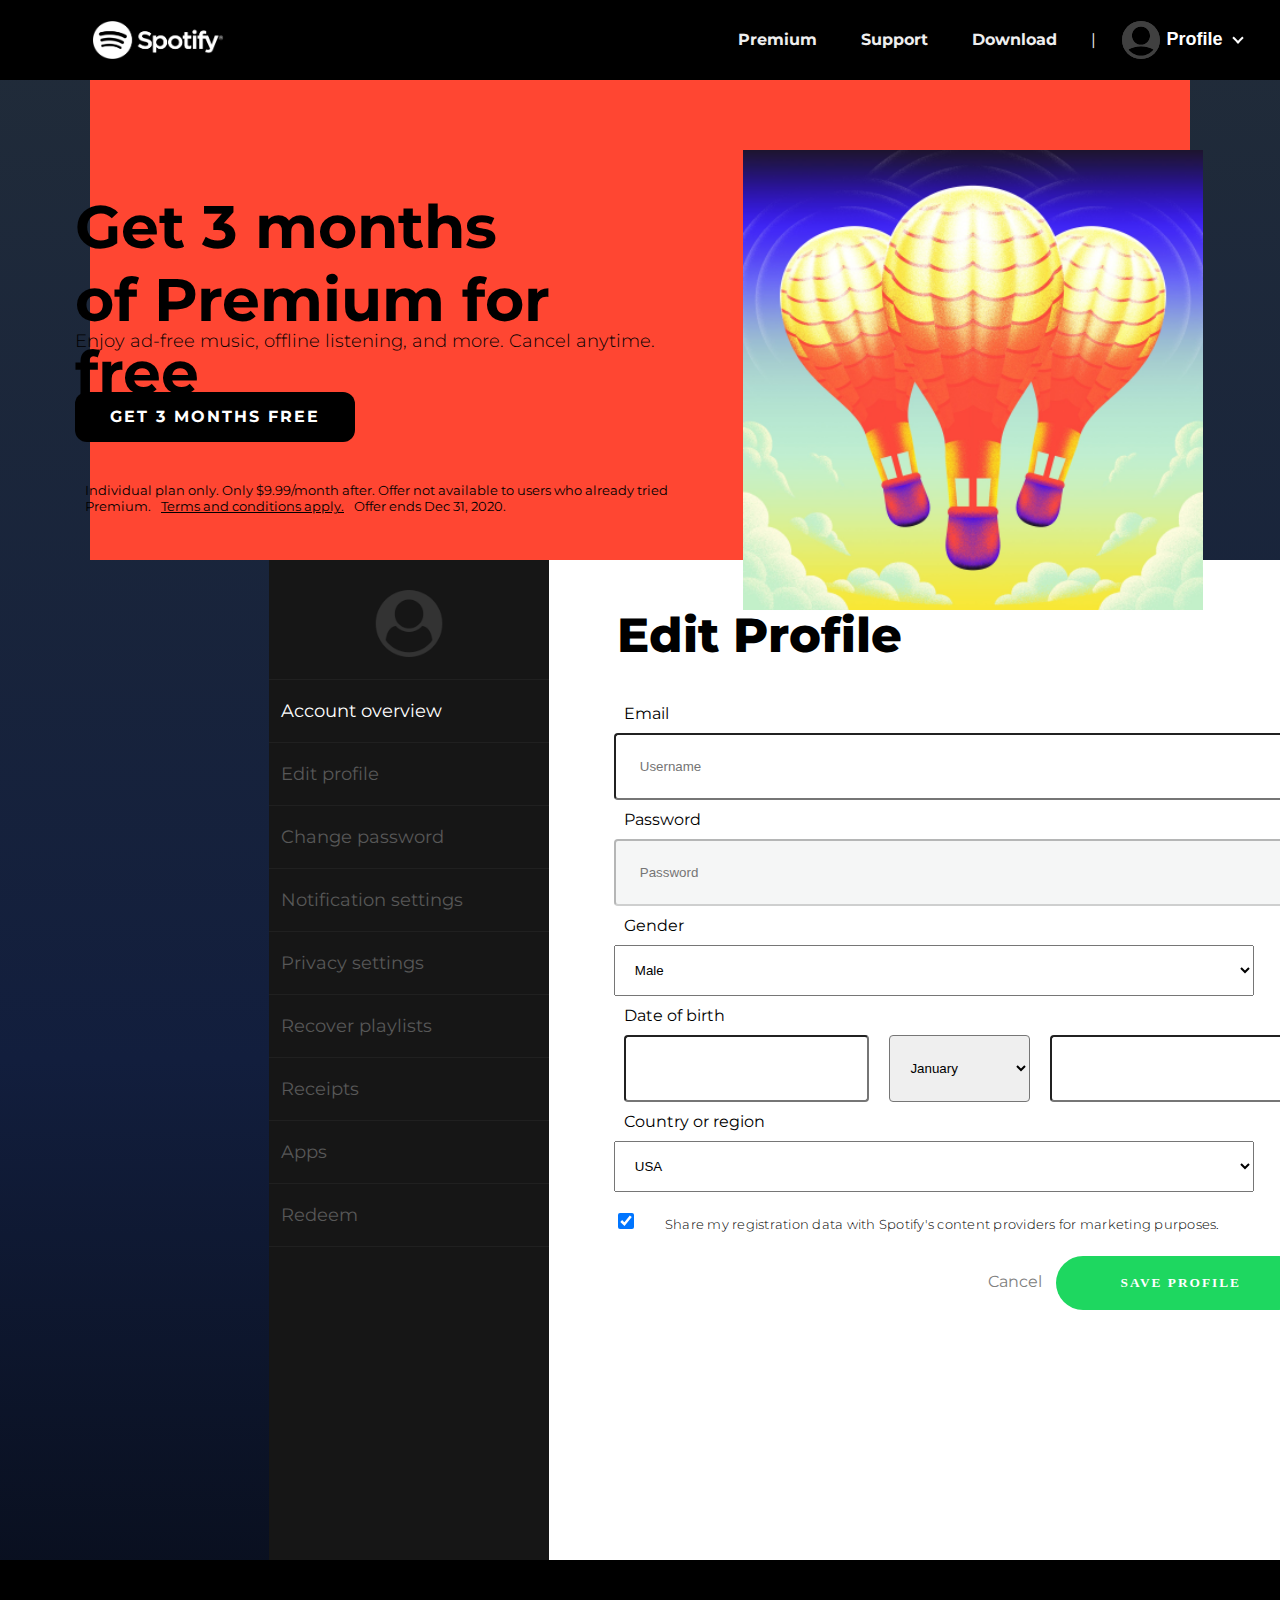
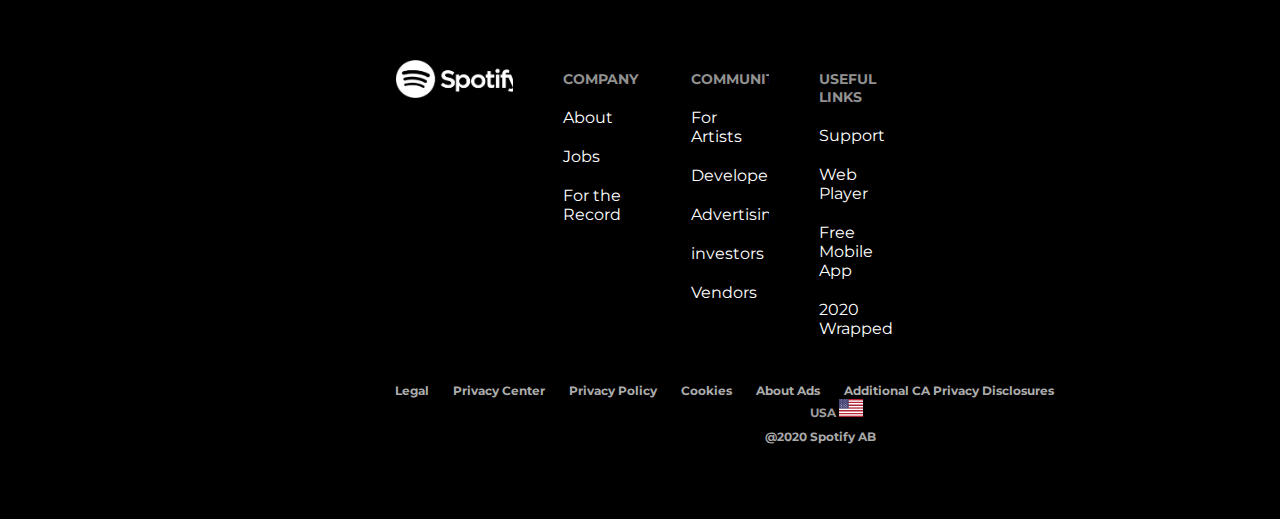
==== CIS4160 Final Project/Account Page/account.html @ e20e5a06 "Add files via upload" ====
<!DOCTYPE html>
<html lang="en">
<head>
    <meta charset="UTF-8">
    <meta name="viewport" content="width=device-width, initial-scale=1.0">
    <title>Spotify Replica</title>
    <link rel="stylesheet" href="stylePage.css">
    <link rel="stylesheet" href="/loginPage/login-style.css">
    <link rel="stylesheet" href="/Spotify-login v1.0/style.css">
</head>
<body>
    <!--Header Nav-->
    <header>
        <div class="container">
            <ul class="header-nav">
                <a class="header-menu" href="index.html"><img class = "header-logo" src="imgs/Spotify_Logo_CMYK_White.png"></a>
                <a class="header-menu" href="https://www.spotify.com/us/premium/">Premium</a>
                <a class="header-menu" href="https://support.spotify.com/us/">Support</a>
                <a class="header-menu" href="https://www.spotify.com/us/download/windows/">Download</a>
                <a class="divider">|</a>
                <div class="dropdown">
                    <button class="profile-menu"><img class="profile-icon-top" src="imgs/profile-icon-top.svg">Profile
                        <i class="arrow down"></i></button>
                </div>
            </ul>
        </div>
    </header>

    <section class="main">
        <div class="wrapper">
            <div class="mtxt">
                <div>
                    <h1>
                        Get 3 months of Premium for free
                    </h1>
                </div>
                <div>
                    <h2>Enjoy ad-free music, offline listening, and more. Cancel anytime.</h2>
                </div>
                <div class="button">
                    Get 3 Months Free
                </div>
                <div>
                    <p id="smol">
                        Individual plan only. Only $9.99/month after. Offer not available to users who already tried
                        Premium.<a href="https://www.spotify.com/legal/premium-promotional-offer-terms%22%3E">Terms
                            and conditions apply.</a>Offer ends Dec 31, 2020.
                    </p>
                </div>
            </div>
            <div class="mimage">
            </div>   
        </div>
    </section>
    
    <div class="sideNav">
        <div class="wrap">
            <div class="vertical-menu">
                <img class="profile-icon" src="imgs/profile-icon.png">
                <hr style="border: 0.1px solid rgb(32, 32, 32); border-top: none;">
                <a href="#" class="active">Account overview</a>
                <hr style="border: 0.1px solid rgb(32, 32, 32); border-top: none;">
                <a href="#">Edit profile</a>
                <hr style="border: 0.1px solid rgb(32, 32, 32); border-top: none;">
                <a href="#">Change password</a>
                <hr style="border: 0.1px solid rgb(32, 32, 32); border-top: none;">
                <a href="#">Notification settings</a>
                <hr style="border: 0.1px solid rgb(32, 32, 32); border-top: none;">
                <a href="#">Privacy settings</a>
                <hr style="border: 0.1px solid rgb(32, 32, 32); border-top: none;">
                <a href="#">Recover playlists</a>
                <hr style="border: 0.1px solid rgb(32, 32, 32); border-top: none;">
                <a href="#">Receipts</a>
                <hr style="border: 0.1px solid rgb(32, 32, 32); border-top: none;">
                <a href="#">Apps</a>
                <hr style="border: 0.1px solid rgb(32, 32, 32); border-top: none;">
                <a href="#">Redeem</a>
                <hr style="border: 0.1px solid rgb(32, 32, 32); border-top: none;">
              </div>
        </div> 

        <div class="account-page">
            <section class="edit-container">
                <h1 id="editTitle">Edit Profile</h1>
                <form method="GET" action="#" class="login-form">
                    <div>
                        <p class="text">Email</p>
                        <input type="text" name="username" placeholder="Username">
                    </div>
                    <div>
                        <p class="text">Password</p>
                        <input type="password" disabled name="password" placeholder="Password">
                    </div>
                    <div>
                        <p class="text">Gender</p>
                        <select class="selGendOpt">
                            <option>
                                Male
                            </option>
                            <option>
                                Female
                            </option>
                        </select>
                    </div>
        
                    <div>
                        <p class='text'>Date of birth</p>
                        <div class="dob">
                            <input required id="dobDay" type="text" name="day">
                            <label for="dobDay">Date</label>
                            <label for="dobMon">Month</label>
                            <select id="dobMon">
                                <option value="january">
                                    January
                                </option>
                                <option value="feburary">
                                    Feburary
                                </option>
                                <option value="march">
                                    March
                                </option>
                                <option value="april">
                                    April
                                </option>
                                <option value="may">
                                    May
                                </option>
                                <option value="june">
                                    June
                                </option>
                                <option value="july">
                                    July
                                </option>
                                <option value="august">
                                    August
                                </option>
                                <option value="september">
                                    September
                                </option>
                                <option value="october">
                                    October
                                </option>
                                <option value="november">
                                    November
                                </option>
                                <option value="december">
                                    December
                                </option>
                            </select>
                            <label for="dobYr">Year</label>
                            <input required id="dobYr" type="text" name="year" placeholder="">
                        </div>
                    </div>
                    <div>
                        <p class="text">Country or region</p>
                        <select id="country" class="selGendOpt">
                            <option value="us">USA</option>
                        </select>
                    </div>
                    <div class="chkbxSmall" id="checkBox">
                        <input type="checkbox" name="remember" checked autocomplete="off">
                        <p> Share my registration data with Spotify's content providers for marketing purposes.</p>
                    </div>
                    <div class="line"></div>
                    <div class="save-profile">
                        <a href="#">Cancel</a>
                        <button class="button2">Save Profile</button>
                    </div>
                </form>
            </section>
        </div>  
    </div>
    
    <footer>
        <div class="footer-container">
            <div class="footer-child"><a href="index.html"><img src="imgs/Spotify_Logo_CMYK_White.png"></a></div>
            <div class="footer-child">
                <ul class="footer-nav">
                    <p>COMPANY</p>
                    <a class="footer-menu" href="#">About</a>
                    <a class="footer-menu" href="#">Jobs</a>
                    <a class="footer-menu" href="#">For the Record</a>
                </ul>
            </div>
            <div class="footer-child">
                <ul class="footer-nav">
                    <p>COMMUNITIES</p>
                    <a class="footer-menu" href="#">For Artists</a>
                    <a class="footer-menu" href="#">Developers</a>
                    <a class="footer-menu" href="#">Advertising</a>
                    <a class="footer-menu" href="#">investors</a>
                    <a class="footer-menu" href="#">Vendors</a>
                </ul>
            </div>
            <div class="footer-child">
                <ul class="footer-nav">
                    <p>USEFUL LINKS</p>
                    <a class="footer-menu" href="#">Support</a>
                    <a class="footer-menu" href="#">Web Player</a>
                    <a class="footer-menu" href="#">Free Mobile App</a>
                    <a class="footer-menu" href="#">2020 Wrapped</a>
                </ul>
            </div>
        </div>
        <!--footer at the very bottom-->
        <div class="footer-bot">
            <ul class="footer-info">
                <a class="footer-legal" href="#">Legal</a>
                <a class="footer-legal" href="#">Privacy Center</a>
                <a class="footer-legal" href="#">Privacy Policy</a>
                <a class="footer-legal" href="#">Cookies</a>
                <a class="footer-legal" href="#">About Ads</a>
                <a class="footer-legal" href="#">Additional CA Privacy Disclosures</a>
                <div class="Region">
                    <a class="Region-text" href="#">USA
                        <img class="us-flag" src="imgs/usflag.png"></a>
                    <p>@2020 Spotify AB</p>
                </div>
                                
            </ul>
        </div>
        
        
    </footer>
</body>
</html>
---- CIS4160 Final Project/Account Page/stylePage.css ----
html{
    font-family: Arial, Helvetica, sans-serif;
}
body{
    margin: 0;
    width: 100%;
}
/*Header styling*/
.header-nav{
    list-style-type: none;
    padding: 0;
    margin: auto;
    background-color: black;
    padding: 20px;
    width: 100%;
}
.header-menu{
    text-decoration: none;
    color: #eeeeee;
    font-weight: bold;
    padding: 20px;
    width: 100%;
    margin: auto;
}
.header-logo{
  vertical-align: middle;
}
.divider{
    color: #eeeeee;
}
header{
    text-align: center;;
    width: 100%;
}
img{
    width: 132px;
    height: 37.89px;
    margin-right: 470px;
}
a:hover{
    color: #52D54D;
}

/*Profile Dropdown menu*/
.profile-menu{
  width: fit-content;
  background-color: black;
  border: none;
  margin: 0;
  color: white;
  font-size: 18px;
  font-weight: 550;
  text-align: center;
}
.profile-menu:hover{
  color: #1ed760;
}

.profile-icon-top{
  margin: 0;
  width: 50px;
  filter: opacity(0.5) drop-shadow(0 0 0 white);
  vertical-align: middle;
}
.dropbtn{
  background-color: black;
  color: white;
  padding: 16px;
  font-size: 16px;
  border: none;
}
.dropdown{
  position: relative;
  display: inline-block;
}
.dropdown-content{
  display: none;
  position: absolute;
  background-color: #f1f1f1;
  min-width: 160px;
  box-shadow: 0px 8px 16px 0px rgba(0,0,0,0.2);
  z-index: 1;
}
.dropdown-content a{
  color: black;
  padding: 12px 16px;
  text-decoration: none;
  display: block;
}
.arrow{
  border: solid white;
  border-width: 0 2px 2px 0;
  display: inline-block;
  padding: 3px;
  vertical-align: middle;
  margin:0 0 3px 6px;
  
}
.down{
  transform: rotate(45deg);
  -webkit-transform: rotate(45deg);
}

/*Main Flag*/
:root {
    --main1cl: rgb(255, 70, 50);
    --txt: black;
    --main2cl: #080c1f;
    --txt2: #1ed760;
  }
  body {
    font-family: "Montserrat", sans-serif;
    width: 100%;
    box-sizing: border-box;
    margin: 0;
    padding: 0;
    background: linear-gradient(#212c39, #121e3d 50%, #000);
  }
  /* entire orange section of page */
  section.main {
    display: flex;
    flex-direction: column;
    background: var(--main1cl);
    box-sizing: border-box;
    text-align: left;
    padding-top: 30px;
    width:1100px;
    height: 480px;
    margin: auto;
  }
  /* wraps both the text and image section */
  .wrapper {
    display: flex;
    flex-direction: row;
  }
  
  .mtxt {
    width: 50%;
    padding-left: 50px;
    text-align: left;
  }
  .mtxt h1 {
    font-size: 40px;
    font-weight: 800;
    width: 600px;
    height: 100px;
  }
  .mtxt h2 {
    font-weight: 200;
    font-size: 24px;
    width: 600px;
    margin-bottom: 40px;
  }
  /*ballon image section of page */
  .mimage {
    background: url("imgs/balloon.png") no-repeat;
    width: 250px;
    height: 250px;
    display: flex;
    background-size: contain;
    margin-left: 130px;
    margin-top: 60px;
    padding-left: 90px;
    padding-bottom: 150px;
  }
  /*small text */
  #smol {
    display: inline-block;
    font-size: 13px;
    width: 700px;
  }
  #smol a {
    color: var(--txt);
  }
  /*button animation there is a bug in this first one */
  .button {
    background: var(--txt);
    width: 250px;
    padding: 15px;
    color: white;
    text-align: center;
    border-radius: 12px;
    text-transform: uppercase;
    font-weight: 700;
    line-height: 20px;
    letter-spacing: 2px;
    margin-bottom: 30px;
  }
  .button:hover {
    animation: changecolor 1s;
  }
  @keyframes changecolor {
    from {
      background: var(--txt);
    }
    to {
      background: white;
      color: var(--txt);
    }
  }
/*Side-Nav*/
.sideNav{
    margin-left: 21.0%;
}
.wrap{
    float: left;
}

.vertical-menu {
    width: 280px; /* Set a width if you like */
    height: 1000px;
    background:  rgb(22, 22, 22);
}

.profile-icon{
    width: 100px;
    height: auto;
    margin-left: 90px;
    margin-top: 30px;
    margin-bottom: 10px;
}
  
.vertical-menu a {
    background-color: rgb(22, 22, 22); /* Grey background color */
    color: rgb(88, 88, 88); /* Black text color */
    font-size: large;
    display: block; /* Make the links appear below each other */
    padding: 12px; /* Add some padding */
    text-decoration: none; /* Remove underline from links */
    text-align: left;
}
  
.vertical-menu a:hover {
    border-left-color: 5px  green; /* Dark grey background on mouse-over */
}
  
.vertical-menu a.active {
    color: white;
}

/*Account page*/
.account-page{
    width: 1102px;
    height: 1000px;
    background: white;
    margin: 0;
    border: 0;
}
/*Edit Profile Page*/
.edit-container {
  align-items: center;
  text-align: left;
  margin-bottom: 24px;
  box-sizing: border-box;
  display: flex;
  flex-direction: column;
  justify-content: space-around;
  -webkit-box-pack: justify;

  flex: 1;
  padding: 48px;
}
.edit-container input {
  width: 40rem;
  padding: 1.5rem;
  border-radius: 4px;
}
.edit-container p {
  margin: 0 20px 0 0;
}
.selGendOpt {
  width: 40rem;
  padding: 1rem;
}
.edit-container label {
  display: none;
}

.dob {
  display: flex;
  justify-items: space-evenly;
  flex-direction: row;
  margin: 0;
}
.dob > * {
  margin-left: 10px;
  margin-right: 10px;
}
.dob input {
  width: 33%;
}
.dob select {
  width: 10rem;
  padding: 1rem;
  border-radius: 4px;
}
#editTitle {
  margin-top: 30px;
  margin-right: 400px;
  font-weight: 800;
  display: block;
  font-size: 48px;
  line-height: 54px;
  margin-top: 0;
}
input[disabled] {
  background-color: rgb(245, 246, 246);
}
.save-profile {
  display: block;
  width: 100%;
  text-align: right;
}
.save-profile a {
  text-decoration: none;
  color: grey;
}
.save-profile a:hover {
  color: black;
}
.save-profile button {
  font-family: var(--ft);
  box-sizing: border-box;
  text-transform: uppercase;
  color: white;
  background-color: var(--txt2);
  border-radius: 10em;
  border: 0;
  padding: 17px 48px;
}
.save-profile button:hover {
  animation: incSize 0.8s;
  animation-fill-mode: forwards;
}
@keyframes incSize {
  from {
    background: var(--txt2);
  }
  to {
    transform: scale(1.03);
  }
}
.chkbxSmall p {
  font-family: var(--ft2);
  font-weight: 300;
  letter-spacing: 0.25px;
  font-size: 13px;
  display: inline-block;
  padding: 24px;
}
.chkbxSmall input {
  border-radius: 4px;
  color: var(--txt2);
  opacity: 100%;
  height: 16px;
  width: 16px;
}
/*Footer Styling*/
p{
    margin: 0;
    padding: 10px;
}
.footer-container{
    color:rgb(145, 145, 145);
    font-weight: bold;
    font-size: 14px;
    background-color: black;
    width: 100%;
    height: 20rem;
    padding-top: 100px;
    padding-left: 385px;
}
.footer-menu{
    text-decoration: none;
    color:#ffff;
    font-weight: lighter;
    font-size: 15.5px;
    display: block;
}
.footer-nav{
    background-color: black;
    margin: 0;
}
.footer-child{
    width: 10%;
    float: left;
}
a{
    padding: 10px;
}
.footer-info{
    background-color: black;
    margin: 0;
    color: white;
    padding-left: 385px;
    border: none;
    width: 100%;
    padding-bottom: 65px;
}
.footer-legal{
    text-decoration:none;
    color: rgb(172, 172, 172);
    font-size: 11.5px;
    font-weight: bold;
}
.Region{
    display: inline-block;
    color: rgb(168, 168, 168);
    padding-left: 370px;
    font-size: 11.5px;
    font-weight: bolder;
}
.Region-text{
    text-decoration: none;
    color:rgb(156, 156, 156);
    padding-left: 55px;
}
.us-flag{
    width: 24px;
    height: 18px;
}
---- Spotify-login v1.0/style.css ----
@import url(//db.onlinewebfonts.com/c/112ec584bfc481ccde03444e67f8fc3f?family=Circular+Spotify+Tx+T+Bold);
@import url("https://fonts.googleapis.com/css2?family=Montserrat:wght@300;400&display=swap");
:root {
  --main1cl: rgb(255, 70, 50);
  --txt: black;
  --main2cl: #2d46b9;
  --txt2: #1ed760;
  --ft: "Circular Spotify Tx T Bold";
  --ft2: "Montserrat";
}
html {
  font-family: var(--ft);
}
body {
  margin: 0;
  padding: 0;
  max-width: 100%;
  box-sizing: border-box;
  overflow-x: hidden;
}
/*Header styling*/
.header-nav {
  list-style-type: none;
  padding: 0;
  margin: 0;
  background-color: black;
  padding: 20px;
  width: 100%;
}
.header-menu {
  text-decoration: none;
  color: #eeeeee;
  font-weight: bold;
  padding: 20px;
  width: 100%;
}
.divider {
  color: #eeeeee;
}
header {
  text-align: center;
  width: 100%;
}
.header-logo {
  width: 132px;
  height: 37.89px;
  margin-right: 470px;
}
.stick {
  top: 0;
  background: rgba(0, 0, 0, 0.8);
  position: fixed;
  width: 100%;
  z-index: 1;
}
a:hover {
  color: #52d54d;
}
/*main*/

/* entire orange section of page */
section.main {
  display: flex;
  flex-direction: column;
  align-items: center;
  background: var(--main1cl);
  box-sizing: border-box;
  text-align: left;
  margin: 35 16px;
  padding-top: 70px;
}
/* wraps both the text and image section */
.wrapper {
  display: flex;
  flex-direction: row;
}

.mtxt {
  width: 50%;
  padding-left: 50px;
  text-align: left;
}
.mtxt h1 {
  font-size: 60px;
  font-weight: 700;
  width: 500px;
  height: 100px;
}
.mtxt h2 {
  font-weight: 300;
  font-size: 18px;
  width: 600px;
}
/*ballon image section of page */
.mimage {
  background: url("images/balloon.png") no-repeat;
  width: 400px;
  height: 400px;
  display: flex;
  background-size: contain;
  margin: auto;
  padding-left: 60px;
  padding-bottom: 200px;
}
/*small text */
.smol {
  display: inline-block;
  font-size: 13px;
  width: 500px;
}
.smol a {
  color: var(--txt);
}
/*button animation there is a bug in this first one */
.button {
  background: var(--txt);
  width: 250px;
  padding: 15px;
  color: white;
  text-align: center;
  border-radius: 12px;
  text-transform: uppercase;
  font-weight: 700;
  line-height: 20px;
  letter-spacing: 2px;
  user-select: none;
  cursor: pointer;
}
.button:hover {
  animation: changecolor 1s;
}
@keyframes changecolor {
  from {
    background: var(--txt);
  }
  to {
    background: white;
    color: var(--txt);
  }
}
/*second half of page.*/

#top {
  text-transform: uppercase;
  font-weight: 700;
}
/* entire blue section of page */
section.main2 {
  display: flex;
  flex-direction: column;
  align-items: center;
  color: var(--txt2);
  background-position: center;
  background-color: var(--main2cl);
  background-repeat: no-repeat;
  background-image: url("images/circles.svg");
  background-size: 100%;
  box-sizing: border-box;
  text-align: left;
  margin: 35 16px;
  padding-top: 70px;
  min-height: 590px;
}
/*text area */
.mtxt2 {
  text-align: left;
  padding-right: 500px;
  display: flex;
  flex-direction: column;
}
.mtxt2 h3 {
  font-size: 64px;
  height: 64px;
  font-weight: 700;
  max-width: 500px;
}
.mtxt2 p {
  font-weight: 300;
  margin: 0;
  display: block;
  height: 20px;
}
/*new button */
.button2 {
  background: var(--txt2);
  width: 250px;
  padding: 15px;
  color: var(--main2cl);
  text-align: center;
  border-radius: 25px;
  text-transform: uppercase;
  font-weight: 700;
  line-height: 20px;
  letter-spacing: 2px;
  user-select: none;
  cursor: pointer;
}
.button2:hover {
  animation: changecolor normal 0.8s;
}
@keyframes changecolor {
  from {
    background: var(--txt2);
  }
  to {
    background: white;
    transform: scale(1.03);
    color: var(--txt);
  }
}

/*song grid */
.grid-section {
  text-align: center;
}
.main-upper {
  font-family: "Montserrat", sans-serif;
  font-style: normal;
  font-size: 48px;
  font-weight: 900;
  letter-spacing: -0.96px;
  text-align: center;
  margin-top: 24px;
  margin-bottom: 12px;
}

.main-lower {
  font-family: "Montserrat", sans-serif;
  font-style: normal;
  font-size: 18px;
  font-weight: 400;
  text-align: center;
  margin-top: 9px;
  margin-bottom: 24px;
}

.album-title {
  font-family: "Montserrat", sans-serif;
  font-style: normal;
  text-align: center;
  font-size: 32px;
  font-weight: 900;
  letter-spacing: -0.48px;
  margin-bottom: 8px;
  margin-top: 16px;
  user-select: none;
}

.album-artist {
  font-family: "Montserrat", sans-serif;
  color: rgb(145, 148, 150);
  font-style: normal;
  text-align: center;
  font-size: 18px;
  font-weight: 400;
  margin-bottom: 18px;
  margin-top: 9px;
  user-select: none;
}

.album-btn {
  font-family: "Montserrat", sans-serif;
  color: rgb(30, 215, 96);
  background-color: rgba(0, 0, 0, 0);
  font-size: 14px;
  font-weight: 700;
  letter-spacing: 2px;
  border: none;
  user-select: none;
  cursor: pointer;
}

.btn {
  background-color: white;
  border-radius: 500px;
  border: black;
  box-shadow: rgb(97, 100, 103) 0px 0px 0px 2px inset;
  color: rgb(97, 100, 103);
  font-family: "Montserrat", sans-serif;
  font-size: 14px;
  font-weight: 700;
  letter-spacing: 2px;
  margin-bottom: 70px;
  padding-bottom: 18px;
  padding-left: 48px;
  padding-right: 48px;
  padding-top: 16px;
  text-align: center;
  text-transform: uppercase;
  transition: all 0.3s ease-in-out;
}

.btn:hover {
  color: white;
  background-color: rgb(97, 100, 103);
}

.contain {
  display: flex;
  flex-flow: row wrap;
  align-items: center;
  justify-content: center;
  flex-wrap: wrap;
  margin: 0;
  padding: 0;
}

.box {
  position: relative;
  height: 374px;
  width: 374px;
  margin: 0.5rem;
  box-shadow: 1px 1px 16px -2px rgba(0, 0, 0, 0.3);
  font-size: 2rem;
  text-align: center;
  opacity: 1;
}

.album-txt {
  position: absolute;
  left: 50%;
  top: 50%;
  transform: translate(-50%, -50%);
  z-index: 1;
  color: white;
  opacity: 0;
  transition: opacity 0.5s cubic-bezier(0.5, 0, 0, 1) 0s;
  height: 374px;
  width: 374px;
  display: flex;
  flex-direction: column;
  justify-content: center;
}

/* .box:hover {
      opacity: 1;
  } */

.album-txt:hover {
  opacity: 1;
  background-color: rgba(0, 0, 0, 0.8);
}

.album {
  width: 100%;
  position: relative;
}

/*Footer Styling*/
p {
  margin: 0;
  padding: 10px;
}
.footer-container {
  color: rgb(145, 145, 145);
  font-weight: bold;
  font-size: 14px;
  background-color: black;
  width: 100%;
  height: 20rem;
  padding-top: 100px;
  padding-left: 385px;
}
.footer-menu {
  text-decoration: none;
  color: #ffff;
  font-weight: lighter;
  font-size: 15.5px;
  display: block;
}
.footer-nav {
  background-color: black;
  margin: 0;
}
.footer-child {
  width: 10%;
  float: left;
}
a {
  padding: 10px;
}
.footer-info {
  background-color: black;
  margin: 0;
  color: white;
  padding-left: 385px;
  border: none;
  width: 100%;
  padding-bottom: 65px;
}
.footer-legal {
  text-decoration: none;
  color: rgb(172, 172, 172);
  font-size: 11.5px;
  font-weight: bold;
}
.footer-child img {
  width: 132px;
  height: 37.89px;
  margin-right: 470px;
}
.Region {
  display: inline-block;
  color: rgb(168, 168, 168);
  padding-left: 370px;
  font-size: 11.5px;
  font-weight: bolder;
}
.Region-text {
  text-decoration: none;
  color: rgb(156, 156, 156);
  padding-left: 55px;
}
.us-flag {
  width: 24px;
  height: 18px;
}
.region img {
  width: 132px;
  height: 37.89px;
  margin-right: 470px;
}

#circle {
  width: 50px;
  height: 50px;
  -webkit-border-radius: 25px;
  -moz-border-radius: 25px;
  border-radius: 25px;
  background: blue;
}
/* Account styles */
/*edit profile page */
.edit-container {
  align-items: center;
  text-align: left;
  margin-bottom: 24px;
  box-sizing: border-box;
  display: flex;
  flex-direction: column;
  justify-content: space-around;
  -webkit-box-pack: justify;

  flex: 1;
  padding: 48px;
}
.edit-container input {
  width: 40rem;
  padding: 1.5rem;
  border-radius: 4px;
}
.edit-container p {
  margin: 0 20px 0 0;
}
.selGendOpt {
  width: 40rem;
  padding: 1rem;
}
.edit-container label {
  display: none;
}

.dob {
  display: flex;
  justify-items: space-evenly;
  flex-direction: row;
  margin: 0;
}
.dob > * {
  margin-left: 10px;
  margin-right: 10px;
}
.dob input {
  width: 33%;
}
.dob select {
  width: 10rem;
  padding: 1rem;
  border-radius: 4px;
}
#editTitle {
  margin-top: 30px;
  margin-right: 400px;
  font-weight: 800;
  display: block;
  font-size: 48px;
  line-height: 54px;
  margin-top: 0;
}
input[disabled] {
  background-color: rgb(245, 246, 246);
}
.save-profile {
  display: block;
  width: 100%;
  text-align: right;
}
.save-profile a {
  text-decoration: none;
  color: grey;
}
.save-profile a:hover {
  color: black;
}
.save-profile button {
  font-family: var(--ft);
  box-sizing: border-box;
  text-transform: uppercase;
  color: white;
  background-color: var(--txt2);
  border-radius: 10em;
  border: 0;
  padding: 17px 48px;
}
.save-profile button:hover {
  animation: incSize 0.8s;
  animation-fill-mode: forwards;
}
@keyframes incSize {
  from {
    background: var(--txt2);
  }
  to {
    transform: scale(1.03);
  }
}
.chkbxSmall p {
  font-family: var(--ft2);
  font-weight: 300;
  letter-spacing: 0.25px;
  font-size: 13px;
  display: inline-block;
  padding: 24px;
}
.chkbxSmall input {
  border-radius: 4px;
  color: var(--txt2);
  opacity: 100%;
  height: 16px;
  width: 16px;
}
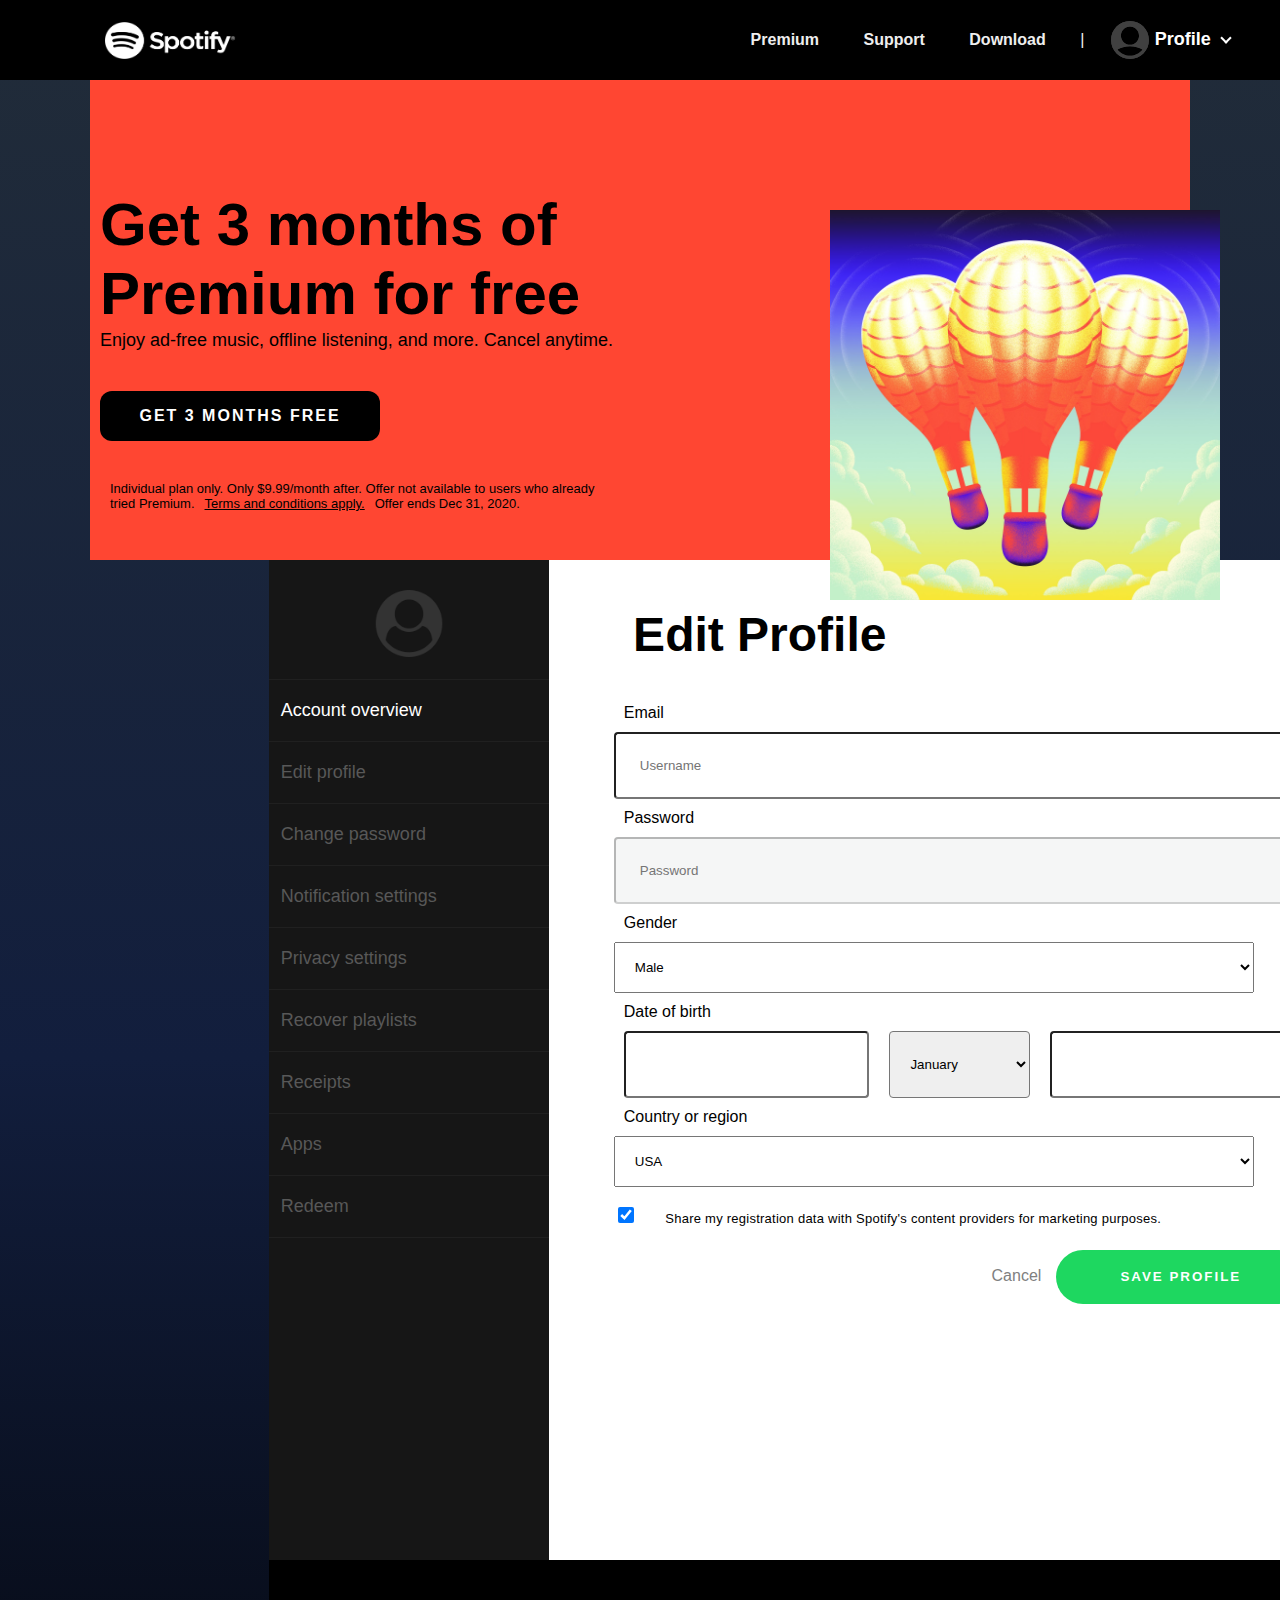
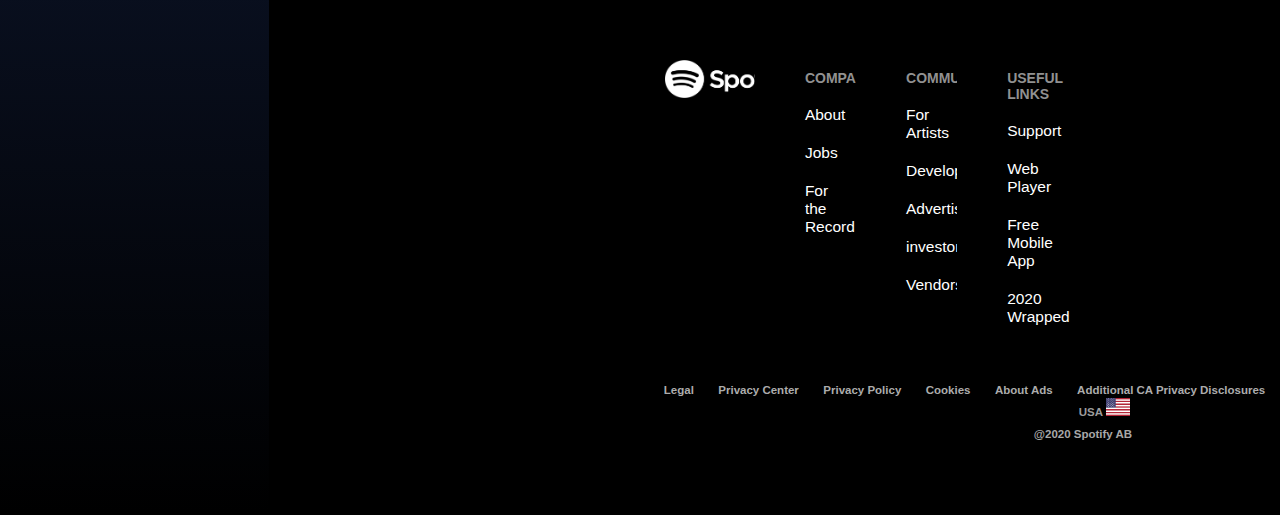
==== commit 2b6a189e: "Add files via upload" ====
--- a/CIS4160 Final Project/Account Page/account.html
+++ b/CIS4160 Final Project/Account Page/account.html
@@ -1,19 +1,24 @@
 <!DOCTYPE html>
 <html lang="en">
+
 <head>
     <meta charset="UTF-8">
     <meta name="viewport" content="width=device-width, initial-scale=1.0">
     <title>Spotify Replica</title>
     <link rel="stylesheet" href="stylePage.css">
+
     <link rel="stylesheet" href="/loginPage/login-style.css">
-    <link rel="stylesheet" href="/Spotify-login v1.0/style.css">
+    <link rel="stylesheet" href="/style.css">
+
 </head>
+
 <body>
     <!--Header Nav-->
     <header>
         <div class="container">
             <ul class="header-nav">
-                <a class="header-menu" href="index.html"><img class = "header-logo" src="imgs/Spotify_Logo_CMYK_White.png"></a>
+                <a class="header-menu" href="index.html"><img class="header-logo"
+                        src="imgs/Spotify_Logo_CMYK_White.png"></a>
                 <a class="header-menu" href="https://www.spotify.com/us/premium/">Premium</a>
                 <a class="header-menu" href="https://support.spotify.com/us/">Support</a>
                 <a class="header-menu" href="https://www.spotify.com/us/download/windows/">Download</a>
@@ -48,11 +53,11 @@
                     </p>
                 </div>
             </div>
-            <div class="mimage">
-            </div>   
+            <div class="mimage-e">
+            </div>
         </div>
     </section>
-    
+
     <div class="sideNav">
         <div class="wrap">
             <div class="vertical-menu">
@@ -76,13 +81,13 @@
                 <hr style="border: 0.1px solid rgb(32, 32, 32); border-top: none;">
                 <a href="#">Redeem</a>
                 <hr style="border: 0.1px solid rgb(32, 32, 32); border-top: none;">
-              </div>
-        </div> 
+            </div>
+        </div>
 
         <div class="account-page">
             <section class="edit-container">
                 <h1 id="editTitle">Edit Profile</h1>
-                <form method="GET" action="#" class="login-form">
+                <form method="POST" action="#" class="login-form">
                     <div>
                         <p class="text">Email</p>
                         <input type="text" name="username" placeholder="Username">
@@ -102,7 +107,7 @@
                             </option>
                         </select>
                     </div>
-        
+
                     <div>
                         <p class='text'>Date of birth</p>
                         <div class="dob">
@@ -168,59 +173,60 @@
                     </div>
                 </form>
             </section>
-        </div>  
-    </div>
-    
-    <footer>
-        <div class="footer-container">
-            <div class="footer-child"><a href="index.html"><img src="imgs/Spotify_Logo_CMYK_White.png"></a></div>
-            <div class="footer-child">
-                <ul class="footer-nav">
-                    <p>COMPANY</p>
-                    <a class="footer-menu" href="#">About</a>
-                    <a class="footer-menu" href="#">Jobs</a>
-                    <a class="footer-menu" href="#">For the Record</a>
+        </div>
+
+
+        <footer>
+            <div class="footer-container">
+                <div class="footer-child"><a href="index.html"><img src="imgs/Spotify_Logo_CMYK_White.png"></a></div>
+                <div class="footer-child">
+                    <ul class="footer-nav">
+                        <p>COMPANY</p>
+                        <a class="footer-menu" href="#">About</a>
+                        <a class="footer-menu" href="#">Jobs</a>
+                        <a class="footer-menu" href="#">For the Record</a>
+                    </ul>
+                </div>
+                <div class="footer-child">
+                    <ul class="footer-nav">
+                        <p>COMMUNITIES</p>
+                        <a class="footer-menu" href="#">For Artists</a>
+                        <a class="footer-menu" href="#">Developers</a>
+                        <a class="footer-menu" href="#">Advertising</a>
+                        <a class="footer-menu" href="#">investors</a>
+                        <a class="footer-menu" href="#">Vendors</a>
+                    </ul>
+                </div>
+                <div class="footer-child">
+                    <ul class="footer-nav">
+                        <p>USEFUL LINKS</p>
+                        <a class="footer-menu" href="#">Support</a>
+                        <a class="footer-menu" href="#">Web Player</a>
+                        <a class="footer-menu" href="#">Free Mobile App</a>
+                        <a class="footer-menu" href="#">2020 Wrapped</a>
+                    </ul>
+                </div>
+            </div>
+            <!--footer at the very bottom-->
+            <div class="footer-bot">
+                <ul class="footer-info">
+                    <a class="footer-legal" href="#">Legal</a>
+                    <a class="footer-legal" href="#">Privacy Center</a>
+                    <a class="footer-legal" href="#">Privacy Policy</a>
+                    <a class="footer-legal" href="#">Cookies</a>
+                    <a class="footer-legal" href="#">About Ads</a>
+                    <a class="footer-legal" href="#">Additional CA Privacy Disclosures</a>
+                    <div class="Region">
+                        <a class="Region-text" href="#">USA
+                            <img class="us-flag" src="imgs/usflag.png"></a>
+                        <p>@2020 Spotify AB</p>
+                    </div>
+
                 </ul>
             </div>
-            <div class="footer-child">
-                <ul class="footer-nav">
-                    <p>COMMUNITIES</p>
-                    <a class="footer-menu" href="#">For Artists</a>
-                    <a class="footer-menu" href="#">Developers</a>
-                    <a class="footer-menu" href="#">Advertising</a>
-                    <a class="footer-menu" href="#">investors</a>
-                    <a class="footer-menu" href="#">Vendors</a>
-                </ul>
-            </div>
-            <div class="footer-child">
-                <ul class="footer-nav">
-                    <p>USEFUL LINKS</p>
-                    <a class="footer-menu" href="#">Support</a>
-                    <a class="footer-menu" href="#">Web Player</a>
-                    <a class="footer-menu" href="#">Free Mobile App</a>
-                    <a class="footer-menu" href="#">2020 Wrapped</a>
-                </ul>
-            </div>
-        </div>
-        <!--footer at the very bottom-->
-        <div class="footer-bot">
-            <ul class="footer-info">
-                <a class="footer-legal" href="#">Legal</a>
-                <a class="footer-legal" href="#">Privacy Center</a>
-                <a class="footer-legal" href="#">Privacy Policy</a>
-                <a class="footer-legal" href="#">Cookies</a>
-                <a class="footer-legal" href="#">About Ads</a>
-                <a class="footer-legal" href="#">Additional CA Privacy Disclosures</a>
-                <div class="Region">
-                    <a class="Region-text" href="#">USA
-                        <img class="us-flag" src="imgs/usflag.png"></a>
-                    <p>@2020 Spotify AB</p>
-                </div>
-                                
-            </ul>
-        </div>
-        
-        
-    </footer>
+
+
+        </footer>
 </body>
-</html>
+
+</html>--- a/CIS4160 Final Project/Account Page/stylePage.css
+++ b/CIS4160 Final Project/Account Page/stylePage.css
@@ -1,48 +1,48 @@
-html{
-    font-family: Arial, Helvetica, sans-serif;
-}
-body{
-    margin: 0;
-    width: 100%;
+html {
+  font-family: Arial, Helvetica, sans-serif;
+}
+body {
+  margin: 0;
+  width: 100%;
 }
 /*Header styling*/
-.header-nav{
-    list-style-type: none;
-    padding: 0;
-    margin: auto;
-    background-color: black;
-    padding: 20px;
-    width: 100%;
-}
-.header-menu{
-    text-decoration: none;
-    color: #eeeeee;
-    font-weight: bold;
-    padding: 20px;
-    width: 100%;
-    margin: auto;
-}
-.header-logo{
+.header-nav {
+  list-style-type: none;
+  padding: 0;
+  margin: auto;
+  background-color: black;
+  padding: 20px;
+  width: 100%;
+}
+.header-menu {
+  text-decoration: none;
+  color: #eeeeee;
+  font-weight: bold;
+  padding: 20px;
+  width: 100%;
+  margin: auto;
+}
+.header-logo {
   vertical-align: middle;
 }
-.divider{
-    color: #eeeeee;
-}
-header{
-    text-align: center;;
-    width: 100%;
-}
-img{
-    width: 132px;
-    height: 37.89px;
-    margin-right: 470px;
-}
-a:hover{
-    color: #52D54D;
+.divider {
+  color: #eeeeee;
+}
+header {
+  text-align: center;
+  width: 100%;
+}
+img {
+  width: 132px;
+  height: 37.89px;
+  margin-right: 470px;
+}
+a:hover {
+  color: #52d54d;
 }
 
 /*Profile Dropdown menu*/
-.profile-menu{
+.profile-menu {
   width: fit-content;
   background-color: black;
   border: none;
@@ -52,199 +52,198 @@
   font-weight: 550;
   text-align: center;
 }
-.profile-menu:hover{
+.profile-menu:hover {
   color: #1ed760;
 }
 
-.profile-icon-top{
+.profile-icon-top {
   margin: 0;
   width: 50px;
   filter: opacity(0.5) drop-shadow(0 0 0 white);
   vertical-align: middle;
 }
-.dropbtn{
+.dropbtn {
   background-color: black;
   color: white;
   padding: 16px;
   font-size: 16px;
   border: none;
 }
-.dropdown{
+.dropdown {
   position: relative;
   display: inline-block;
 }
-.dropdown-content{
+.dropdown-content {
   display: none;
   position: absolute;
   background-color: #f1f1f1;
   min-width: 160px;
-  box-shadow: 0px 8px 16px 0px rgba(0,0,0,0.2);
+  box-shadow: 0px 8px 16px 0px rgba(0, 0, 0, 0.2);
   z-index: 1;
 }
-.dropdown-content a{
+.dropdown-content a {
   color: black;
   padding: 12px 16px;
   text-decoration: none;
   display: block;
 }
-.arrow{
+.arrow {
   border: solid white;
   border-width: 0 2px 2px 0;
   display: inline-block;
   padding: 3px;
   vertical-align: middle;
-  margin:0 0 3px 6px;
-  
-}
-.down{
+  margin: 0 0 3px 6px;
+}
+.down {
   transform: rotate(45deg);
   -webkit-transform: rotate(45deg);
 }
 
 /*Main Flag*/
 :root {
-    --main1cl: rgb(255, 70, 50);
-    --txt: black;
-    --main2cl: #080c1f;
-    --txt2: #1ed760;
+  --main1cl: rgb(255, 70, 50);
+  --txt: black;
+  --main2cl: #080c1f;
+  --txt2: #1ed760;
+}
+body {
+  font-family: "Montserrat", sans-serif;
+  width: 100%;
+  box-sizing: border-box;
+  margin: 0;
+  padding: 0;
+  background: linear-gradient(#212c39, #121e3d 50%, #000);
+}
+/* entire orange section of page */
+section.main {
+  display: flex;
+  flex-direction: column;
+  background: var(--main1cl);
+  box-sizing: border-box;
+  text-align: left;
+  padding-top: 30px;
+  width: 1100px;
+  height: 480px;
+  margin: auto;
+}
+/* wraps both the text and image section */
+.wrapper {
+  display: flex;
+  flex-direction: row;
+}
+
+.mtxt {
+  width: 50%;
+  padding-left: 50px;
+  text-align: left;
+}
+.mtxt h1 {
+  font-size: 40px;
+  font-weight: 800;
+  width: 600px;
+  height: 100px;
+}
+.mtxt h2 {
+  font-weight: 200;
+  font-size: 24px;
+  width: 600px;
+  margin-bottom: 40px;
+}
+/*ballon image section of page */
+.mimage-e {
+  background: url("imgs/balloon.png") no-repeat;
+  width: 300px;
+  height: 300px;
+  display: flex;
+  background-size: contain;
+  margin-left: 140px;
+  margin-top: 60px;
+  padding-left: 90px;
+  padding-bottom: 150px;
+}
+/*small text */
+#smol {
+  display: inline-block;
+  font-size: 13px;
+  width: 700px;
+}
+#smol a {
+  color: var(--txt);
+}
+/*button animation there is a bug in this first one */
+.button {
+  background: var(--txt);
+  width: 250px;
+  padding: 15px;
+  color: white;
+  text-align: center;
+  border-radius: 12px;
+  text-transform: uppercase;
+  font-weight: 700;
+  line-height: 20px;
+  letter-spacing: 2px;
+  margin-bottom: 30px;
+}
+.button:hover {
+  animation: changecolor 1s;
+}
+@keyframes changecolor {
+  from {
+    background: var(--txt);
   }
-  body {
-    font-family: "Montserrat", sans-serif;
-    width: 100%;
-    box-sizing: border-box;
-    margin: 0;
-    padding: 0;
-    background: linear-gradient(#212c39, #121e3d 50%, #000);
-  }
-  /* entire orange section of page */
-  section.main {
-    display: flex;
-    flex-direction: column;
-    background: var(--main1cl);
-    box-sizing: border-box;
-    text-align: left;
-    padding-top: 30px;
-    width:1100px;
-    height: 480px;
-    margin: auto;
-  }
-  /* wraps both the text and image section */
-  .wrapper {
-    display: flex;
-    flex-direction: row;
-  }
-  
-  .mtxt {
-    width: 50%;
-    padding-left: 50px;
-    text-align: left;
-  }
-  .mtxt h1 {
-    font-size: 40px;
-    font-weight: 800;
-    width: 600px;
-    height: 100px;
-  }
-  .mtxt h2 {
-    font-weight: 200;
-    font-size: 24px;
-    width: 600px;
-    margin-bottom: 40px;
-  }
-  /*ballon image section of page */
-  .mimage {
-    background: url("imgs/balloon.png") no-repeat;
-    width: 250px;
-    height: 250px;
-    display: flex;
-    background-size: contain;
-    margin-left: 130px;
-    margin-top: 60px;
-    padding-left: 90px;
-    padding-bottom: 150px;
-  }
-  /*small text */
-  #smol {
-    display: inline-block;
-    font-size: 13px;
-    width: 700px;
-  }
-  #smol a {
+  to {
+    background: white;
     color: var(--txt);
   }
-  /*button animation there is a bug in this first one */
-  .button {
-    background: var(--txt);
-    width: 250px;
-    padding: 15px;
-    color: white;
-    text-align: center;
-    border-radius: 12px;
-    text-transform: uppercase;
-    font-weight: 700;
-    line-height: 20px;
-    letter-spacing: 2px;
-    margin-bottom: 30px;
-  }
-  .button:hover {
-    animation: changecolor 1s;
-  }
-  @keyframes changecolor {
-    from {
-      background: var(--txt);
-    }
-    to {
-      background: white;
-      color: var(--txt);
-    }
-  }
+}
 /*Side-Nav*/
-.sideNav{
-    margin-left: 21.0%;
-}
-.wrap{
-    float: left;
+.sideNav {
+  margin-left: 21%;
+}
+.wrap {
+  float: left;
 }
 
 .vertical-menu {
-    width: 280px; /* Set a width if you like */
-    height: 1000px;
-    background:  rgb(22, 22, 22);
-}
-
-.profile-icon{
-    width: 100px;
-    height: auto;
-    margin-left: 90px;
-    margin-top: 30px;
-    margin-bottom: 10px;
-}
-  
+  width: 280px; /* Set a width if you like */
+  height: 1000px;
+  background: rgb(22, 22, 22);
+}
+
+.profile-icon {
+  width: 100px;
+  height: auto;
+  margin-left: 90px;
+  margin-top: 30px;
+  margin-bottom: 10px;
+}
+
 .vertical-menu a {
-    background-color: rgb(22, 22, 22); /* Grey background color */
-    color: rgb(88, 88, 88); /* Black text color */
-    font-size: large;
-    display: block; /* Make the links appear below each other */
-    padding: 12px; /* Add some padding */
-    text-decoration: none; /* Remove underline from links */
-    text-align: left;
-}
-  
+  background-color: rgb(22, 22, 22); /* Grey background color */
+  color: rgb(88, 88, 88); /* Black text color */
+  font-size: large;
+  display: block; /* Make the links appear below each other */
+  padding: 12px; /* Add some padding */
+  text-decoration: none; /* Remove underline from links */
+  text-align: left;
+}
+
 .vertical-menu a:hover {
-    border-left-color: 5px  green; /* Dark grey background on mouse-over */
-}
-  
+  border-left-color: 5px green; /* Dark grey background on mouse-over */
+}
+
 .vertical-menu a.active {
-    color: white;
+  color: white;
 }
 
 /*Account page*/
-.account-page{
-    width: 1102px;
-    height: 1000px;
-    background: white;
-    margin: 0;
-    border: 0;
+.account-page {
+  width: 1102px;
+  height: 1000px;
+  background: white;
+  margin: 0;
+  border: 0;
 }
 /*Edit Profile Page*/
 .edit-container {
@@ -356,66 +355,66 @@
   width: 16px;
 }
 /*Footer Styling*/
-p{
-    margin: 0;
-    padding: 10px;
-}
-.footer-container{
-    color:rgb(145, 145, 145);
-    font-weight: bold;
-    font-size: 14px;
-    background-color: black;
-    width: 100%;
-    height: 20rem;
-    padding-top: 100px;
-    padding-left: 385px;
-}
-.footer-menu{
-    text-decoration: none;
-    color:#ffff;
-    font-weight: lighter;
-    font-size: 15.5px;
-    display: block;
-}
-.footer-nav{
-    background-color: black;
-    margin: 0;
-}
-.footer-child{
-    width: 10%;
-    float: left;
-}
-a{
-    padding: 10px;
-}
-.footer-info{
-    background-color: black;
-    margin: 0;
-    color: white;
-    padding-left: 385px;
-    border: none;
-    width: 100%;
-    padding-bottom: 65px;
-}
-.footer-legal{
-    text-decoration:none;
-    color: rgb(172, 172, 172);
-    font-size: 11.5px;
-    font-weight: bold;
-}
-.Region{
-    display: inline-block;
-    color: rgb(168, 168, 168);
-    padding-left: 370px;
-    font-size: 11.5px;
-    font-weight: bolder;
-}
-.Region-text{
-    text-decoration: none;
-    color:rgb(156, 156, 156);
-    padding-left: 55px;
-}
-.us-flag{
-    width: 24px;
-    height: 18px;
-}
+p {
+  margin: 0;
+  padding: 10px;
+}
+.footer-container {
+  color: rgb(145, 145, 145);
+  font-weight: bold;
+  font-size: 14px;
+  background-color: black;
+  width: 100%;
+  height: 20rem;
+  padding-top: 100px;
+  padding-left: 385px;
+}
+.footer-menu {
+  text-decoration: none;
+  color: #ffff;
+  font-weight: lighter;
+  font-size: 15.5px;
+  display: block;
+}
+.footer-nav {
+  background-color: black;
+  margin: 0;
+}
+.footer-child {
+  width: 10%;
+  float: left;
+}
+a {
+  padding: 10px;
+}
+.footer-info {
+  background-color: black;
+  margin: 0;
+  color: white;
+  padding-left: 385px;
+  border: none;
+  width: 100%;
+  padding-bottom: 65px;
+}
+.footer-legal {
+  text-decoration: none;
+  color: rgb(172, 172, 172);
+  font-size: 11.5px;
+  font-weight: bold;
+}
+.Region {
+  display: inline-block;
+  color: rgb(168, 168, 168);
+  padding-left: 370px;
+  font-size: 11.5px;
+  font-weight: bolder;
+}
+.Region-text {
+  text-decoration: none;
+  color: rgb(156, 156, 156);
+  padding-left: 55px;
+}
+.us-flag {
+  width: 24px;
+  height: 18px;
+}
--- a/style.css
+++ b/style.css
@@ -0,0 +1,158 @@
+:root {
+  --main1cl: rgb(255, 70, 50);
+  --txt: black;
+  --main2cl: #2d46b9;
+  --txt2: #1ed760;
+}
+body {
+  font-family: "Montserrat", sans-serif;
+  width: 100%;
+  box-sizing: border-box;
+  margin: 0;
+  padding: 0;
+}
+/* entire orange section of page */
+section.main {
+  display: flex;
+  flex-direction: column;
+  align-items: center;
+  background: var(--main1cl);
+  box-sizing: border-box;
+  text-align: left;
+  margin: 35 16px;
+  padding-top: 70px;
+}
+/* wraps both the text and image section */
+.wrapper {
+  display: flex;
+  flex-direction: row;
+}
+
+.mtxt {
+  width: 50%;
+  padding-left: 50px;
+  text-align: left;
+}
+.mtxt h1 {
+  font-size: 60px;
+  font-weight: 700;
+  width: 500px;
+  height: 100px;
+}
+.mtxt h2 {
+  font-weight: 300;
+  font-size: 18px;
+  width: 600px;
+}
+/*ballon image section of page */
+.mimage {
+  background: url("holiday-2020-balloons.png") no-repeat;
+  width: 400px;
+  height: 400px;
+  display: flex;
+  background-size: contain;
+  margin: auto;
+  padding-left: 60px;
+  padding-bottom: 200px;
+}
+/*small text */
+#smol {
+  display: inline-block;
+  font-size: 13px;
+  width: 500px;
+}
+#smol a {
+  color: var(--txt);
+}
+/*button animation there is a bug in this first one */
+.button {
+  background: var(--txt);
+  width: 250px;
+  padding: 15px;
+  color: white;
+  text-align: center;
+  border-radius: 12px;
+  text-transform: uppercase;
+  font-weight: 700;
+  line-height: 20px;
+  letter-spacing: 2px;
+}
+.button:hover {
+  animation: changecolor 1s;
+}
+@keyframes changecolor {
+  from {
+    background: var(--txt);
+  }
+  to {
+    background: white;
+    color: var(--txt);
+  }
+}
+/*second half of page.*/
+
+#top {
+  text-transform: uppercase;
+  font-weight: 700;
+}
+/* entire blue section of page */
+section.main2 {
+  display: flex;
+  flex-direction: column;
+  align-items: center;
+  color: var(--txt2);
+  background-position: center;
+  background-color: var(--main2cl);
+  background-repeat: no-repeat;
+  background-image: url(LiE_circles.svg);
+  background-size: 100%;
+  box-sizing: border-box;
+  text-align: left;
+  margin: 35 16px;
+  padding-top: 70px;
+  min-height: 590px;
+}
+
+.mtxt2 {
+  text-align: left;
+  padding-right: 500px;
+  display: flex;
+  flex-direction: column;
+}
+.mtxt2 h3 {
+  font-size: 64px;
+  height: 64px;
+  font-weight: 700;
+  max-width: 500px;
+}
+.mtxt2 p {
+  font-weight: 300;
+  margin: 0;
+  display: block;
+  height: 20px;
+}
+.button2 {
+  background: var(--txt2);
+  width: 250px;
+  padding: 15px;
+  color: var(--main2cl);
+  text-align: center;
+  border-radius: 25px;
+  text-transform: uppercase;
+  font-weight: 700;
+  line-height: 20px;
+  letter-spacing: 2px;
+}
+.button2:hover {
+  animation: changecolor normal 0.8s;
+}
+@keyframes changecolor {
+  from {
+    background: var(--txt2);
+  }
+  to {
+    background: white;
+    transform: scale(1.03);
+    color: var(--txt);
+  }
+}
